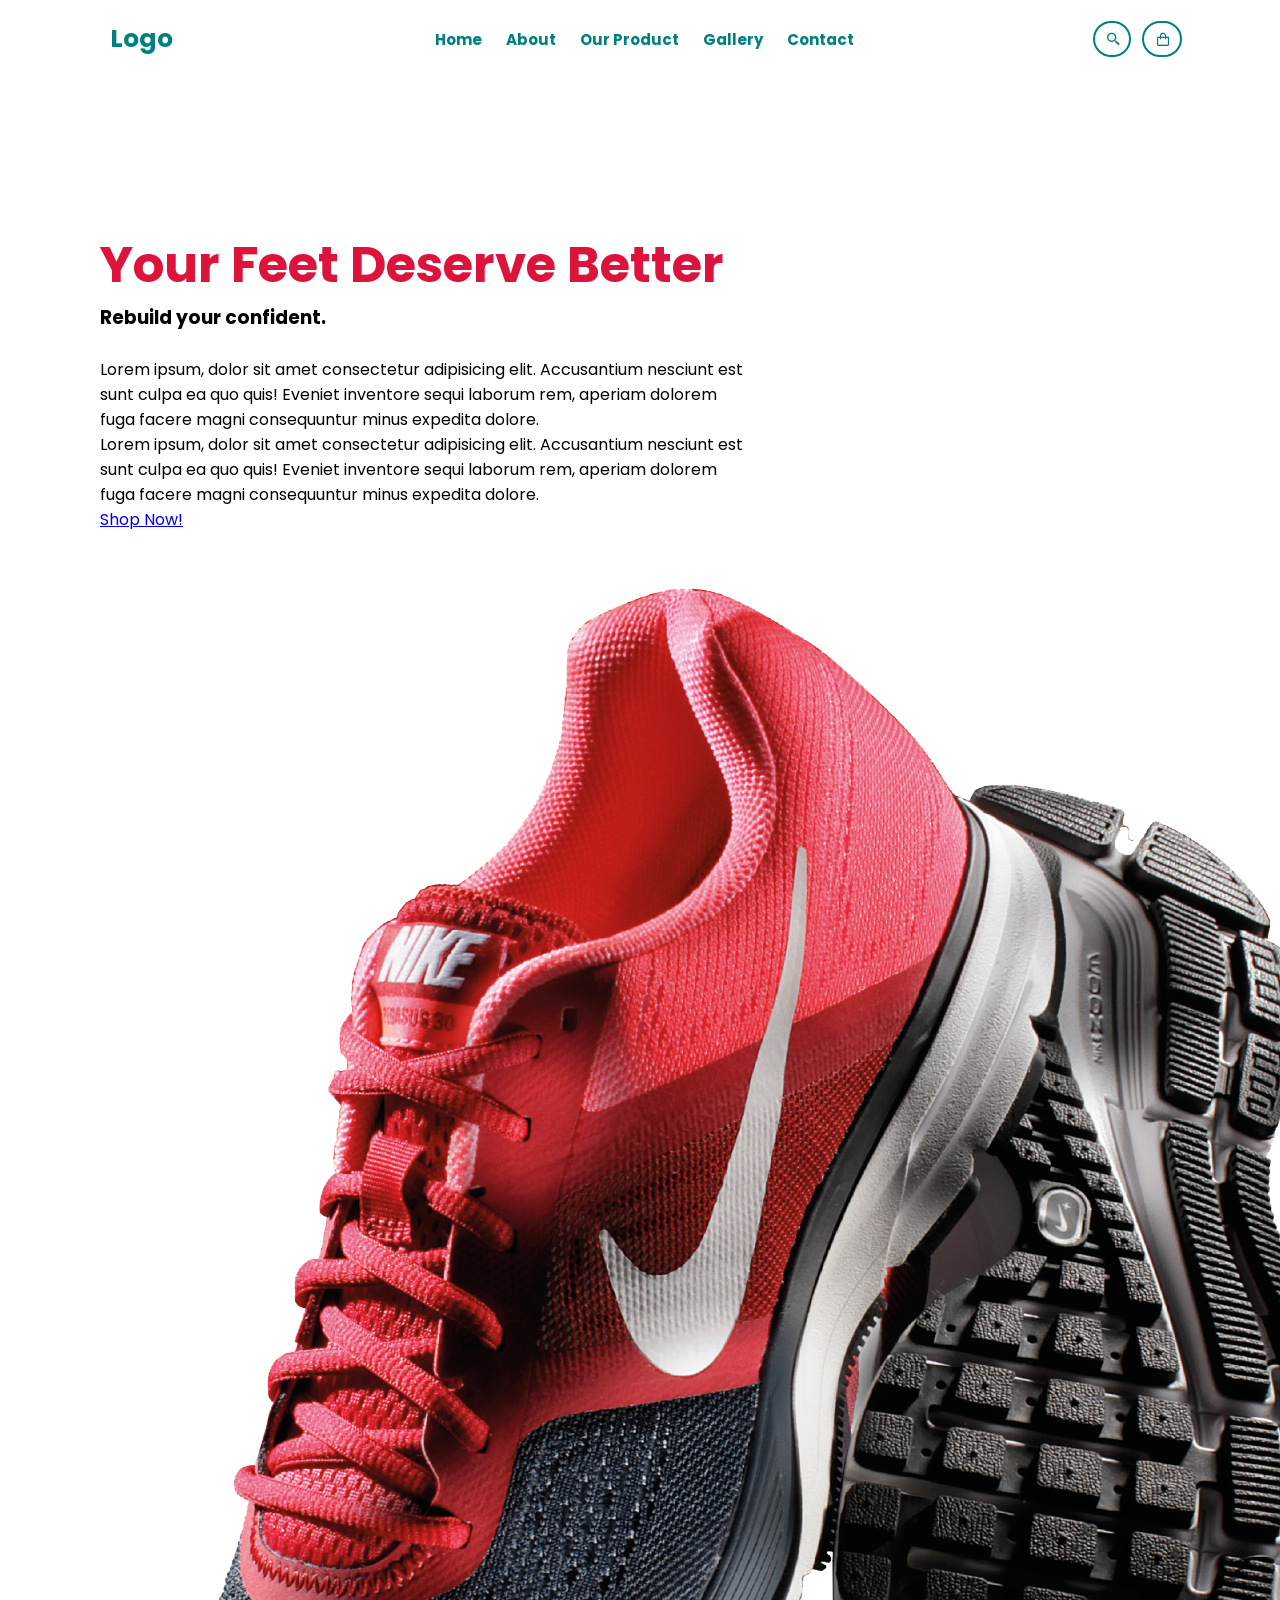
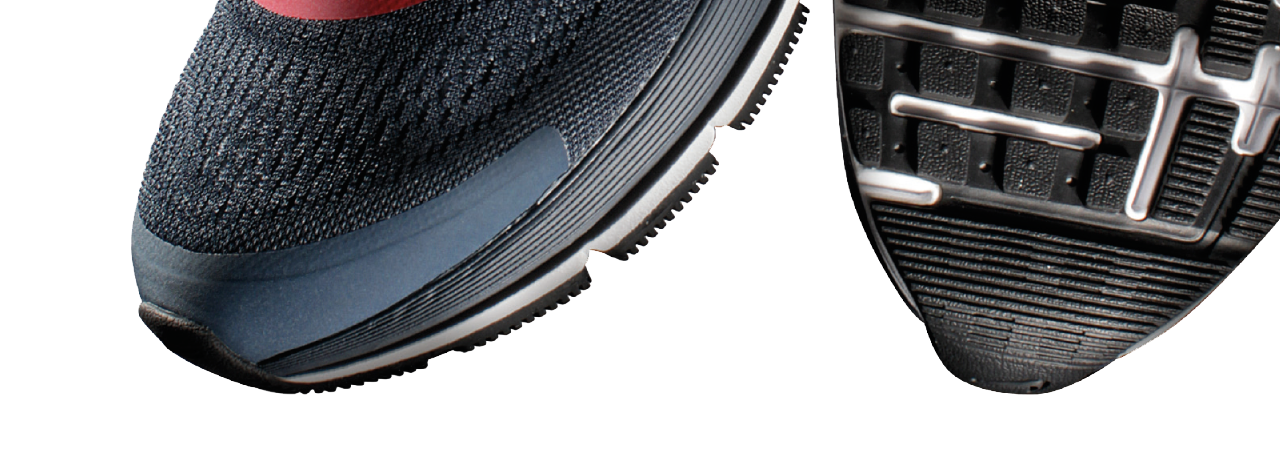
==== website_practice.html @ 1b9531df "rename" ====
<html lang="en">
<head>
    <meta charset="UTF-8">
    <meta name="viewport" content="width=device-width, initial-scale=1.0">
    <title>Website 3</title>
    <link rel="stylesheet" href="contoh_web3.css">
    <link href='https://unpkg.com/boxicons@2.1.4/css/boxicons.min.css' rel='stylesheet'>
</head>
<body>
    <div class="container">
        <div class="header">
            <div class="logo"><a href="">Logo</a></div>

            <nav class="navbar">
                <a href="#">Home</a>
                <a href="#">About</a>
                <a href="#">Our Product</a>
                <a href="#">Gallery</a>
                <a href="#">Contact</a>
            </nav>

            <div class="icon">
                <div class="search-box">
                    <input class="search-txt" type="text" name="" placeholder="Search here ...">
                    <a class="search-btn" href=""><i class='bx bx-search-alt-2'></i></a>
                </div>
    
                <div class="shop-box">
                    <input class="shop-txt" type="text" name="" placeholder="Find Here ...">
                    <a class="shop-btn" href=""><i class='bx bx-shopping-bag' ></i></a>
                </div>    
            </div>
        </div>
        <div class="middle">
                <div class="middleleft">
                    <h1>Your Feet Deserve Better</h1>
                    <h3>Rebuild your confident.</h3><br>
                    <p>Lorem ipsum, dolor sit amet consectetur adipisicing elit.
                        Accusantium nesciunt est sunt culpa ea quo quis! Eveniet
                        inventore sequi laborum rem, aperiam dolorem fuga facere
                        magni consequuntur minus expedita dolore.</p>
                    <p>Lorem ipsum, dolor sit amet consectetur adipisicing elit.
                        Accusantium nesciunt est sunt culpa ea quo quis! Eveniet
                        inventore sequi laborum rem, aperiam dolorem fuga facere
                        magni consequuntur minus expedita dolore.</p>    
                    <a class="button" href="#">Shop Now!</a> 
                </div>
            <img class="image" src="nike-shoes.png" alt="">
        </div>
    </div>
</body>
</html>
---- contoh_web3.css ----
@import url('https://fonts.googleapis.com/css2?family=Poppins:ital,wght@0,100;0,200;0,300;0,400;0,500;0,600;0,700;0,800;0,900&display=swap');
@import url('https://fonts.googleapis.com/css2?family=New+Amsterdam&display=swap');
@import url('https://fonts.googleapis.com/css2?family=New+Amsterdam&family=Rubik+Mono+One&display=swap');

* {
    margin: 0;
    box-sizing: border-box;
    font-family: "Poppins", sans-serif;
}

body {
    background-image: url(background_web.jpg);
    background-repeat: no-repeat;
    background-attachment: fixed;
    background-size: cover;
    margin: 0;
    overflow: hidden;
}

.header {
    display: flex;
    justify-content: space-between;
    padding: 20px 100px;
    background-color: white;
    align-items: center;
}

.header a {
    text-decoration: none;
    color: teal;
}

.logo a {
    font-size: 25px;
    font-weight: bold;
    margin-left: 10px;
}

.navbar a {
    padding-left: 20px;
    font-weight: bold;
    font-size: 15px;
}

.navbar a:hover {
    color: crimson;
}

.icon{
    display: flex;
}

.search-box {
    outline: teal solid 2px;
    border-radius: 20px;
    height: 32px;
    padding: 3px;
    display: flex;
    align-items: center;
}

.search-box:hover .search-txt {
    width: 200px;
    padding: 0 1px;
}

.search-btn {
    height: 40px;
    display: flex;
    justify-content: center;
    align-items: center;
    border-radius: 50%;
    padding: 0 4px;
}

.search-btn i {
    color: teal;
}

.search-txt {
    border: none;
    background: none;
    outline: none;
    color: teal;
    transition: 0.4s;
    width: 0px;
}

.shop-box{
    outline: teal solid 2px;
    border-radius: 20px;
    height: 32px;
    padding: 0 3px;
    display: flex;
    align-items: center;
    margin-left: 15px;
}

.shop-box:hover .shop-txt {
    width: 200px;
    padding: 0 1px;
}

.shop-btn {
    height: 40px;
    display: flex;
    justify-content: center;
    align-items: center;
    border-radius: 50%;
    padding: 0 4px;
}

.shop-btn i {
    color: teal;
    margin-right: 2px;
}

.shop-txt {
    border: none;
    background: none;
    outline: none;
    color: teal;
    transition: 0.4s;
    width: 0px;
}

.middleleft {
    max-width: 650px;
    float: left;
    margin-top: 150px;
    margin-left: 100px;
}

.middleleft h1 {
    font-size: 50px;
    color: crimson;
}

.middleleft p {
    color: black;
}

.middleright img {
    max-width: 450px;
    margin-right: 100px;
    float: right;
    align-items: center;
    transform: rotate(30deg);
}
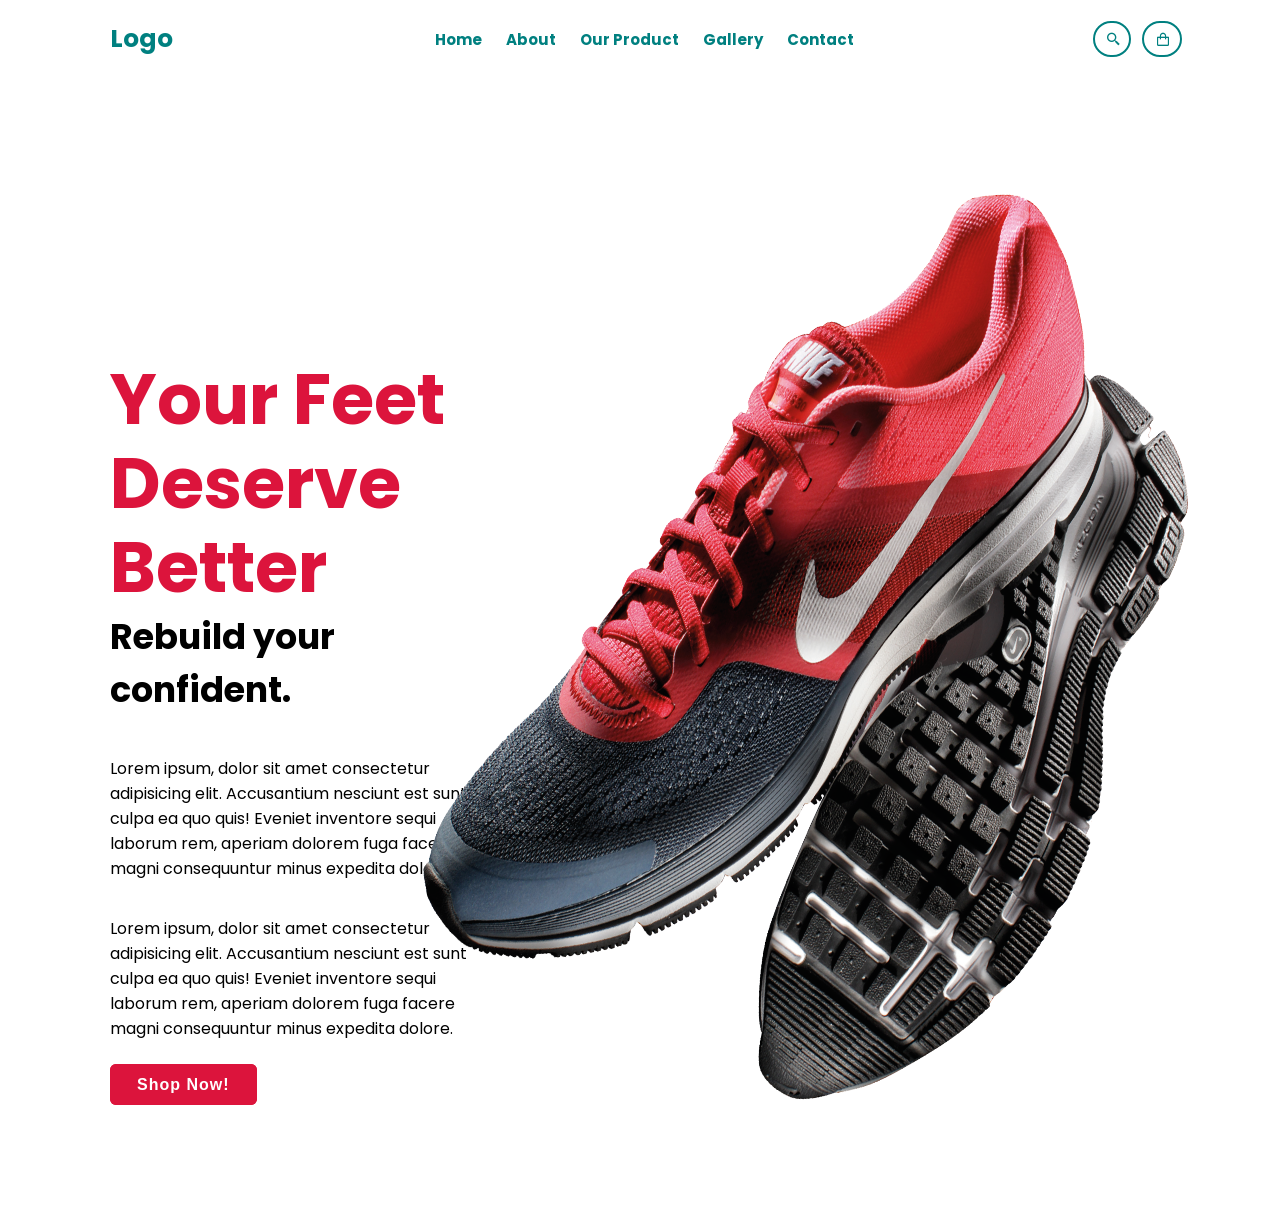
==== commit e1cc9f43: "revison" ====
--- a/website_practice.html
+++ b/website_practice.html
@@ -3,7 +3,7 @@
     <meta charset="UTF-8">
     <meta name="viewport" content="width=device-width, initial-scale=1.0">
     <title>Website 3</title>
-    <link rel="stylesheet" href="contoh_web3.css">
+    <link rel="stylesheet" href="css_practice.css">
     <link href='https://unpkg.com/boxicons@2.1.4/css/boxicons.min.css' rel='stylesheet'>
 </head>
 <body>
@@ -27,7 +27,7 @@
     
                 <div class="shop-box">
                     <input class="shop-txt" type="text" name="" placeholder="Find Here ...">
-                    <a class="shop-btn" href=""><i class='bx bx-shopping-bag' ></i></a>
+                    <a class="shop-btn" href=""><i class='bx bx-shopping-bag'></i></a>
                 </div>    
             </div>
         </div>
--- a/css_practice.css
+++ b/css_practice.css
@@ -0,0 +1,177 @@
+@import url('https://fonts.googleapis.com/css2?family=Poppins:ital,wght@0,100;0,200;0,300;0,400;0,500;0,600;0,700;0,800;0,900&display=swap');
+@import url('https://fonts.googleapis.com/css2?family=New+Amsterdam&display=swap');
+@import url('https://fonts.googleapis.com/css2?family=New+Amsterdam&family=Rubik+Mono+One&display=swap');
+
+* {
+    margin: 0;
+    box-sizing: border-box;
+    font-family: "Poppins", sans-serif;
+}
+
+body {
+    background-image: url(background_web.jpg);
+    background-repeat: no-repeat;
+    background-attachment: fixed;
+    background-size: cover;
+    margin: 0;
+    overflow: hidden;
+}
+
+.header {
+    display: flex;
+    justify-content: space-between;
+    padding: 20px 100px;
+    background-color: white;
+    align-items: center;
+}
+
+.header a {
+    text-decoration: none;
+    color: teal;
+}
+
+.logo a {
+    font-size: 25px;
+    font-weight: bold;
+    margin-left: 10px;
+}
+
+.navbar a {
+    padding-left: 20px;
+    font-weight: bold;
+    font-size: 15px;
+    transition: .4s;
+}
+
+.navbar a:hover {
+    color: crimson;
+}
+
+.icon{
+    display: flex;
+}
+
+.search-box {
+    outline: teal solid 2px;
+    border-radius: 20px;
+    height: 32px;
+    padding: 3px;
+    display: flex;
+    align-items: center;
+}
+
+.search-box:hover .search-txt {
+    width: 200px;
+    padding: 0 1px;
+}
+
+.search-btn {
+    height: 40px;
+    display: flex;
+    justify-content: center;
+    align-items: center;
+    border-radius: 50%;
+    padding: 0 4px;
+}
+
+.search-btn i {
+    color: teal;
+}
+
+.search-txt {
+    border: none;
+    background: none;
+    outline: none;
+    color: teal;
+    transition: 0.4s;
+    width: 0px;
+}
+
+.shop-box{
+    outline: teal solid 2px;
+    border-radius: 20px;
+    height: 32px;
+    padding: 0 3px;
+    display: flex;
+    align-items: center;
+    margin-left: 15px;
+}
+
+.shop-box:hover .shop-txt {
+    width: 200px;
+    padding: 0 1px;
+}
+
+.shop-btn {
+    height: 40px;
+    display: flex;
+    justify-content: center;
+    align-items: center;
+    border-radius: 50%;
+    padding: 0 4px;
+}
+
+.shop-btn i {
+    color: teal;
+    margin-right: 2px;
+}
+
+.shop-txt {
+    border: none;
+    background: none;
+    outline: none;
+    color: teal;
+    transition: 0.4s;
+    width: 0px;
+}
+
+.middle{
+    display: flex;
+    justify-content: space-between;
+}
+
+.middleleft{
+    margin-top: 250px;
+    margin-left: 80px;
+    padding: 30px;
+    max-width: 1000px;
+}
+
+.middleleft h1{
+    line-height: 1.2;
+    font-size: 70px;
+    color: crimson;
+}
+
+.middleleft h3{
+    font-size: 35px;
+}
+
+.middleleft p{
+    margin: 15px 0 35px;
+}
+
+.image{
+    margin-top: 50px;
+    margin-right: 80px;
+    max-width: 700px;
+    width: 100%;
+    transform: rotate(25deg);
+}
+
+.button{
+    background-color: crimson;
+    border: 2px solid crimson;
+    padding: 10px 25px;
+    border-radius: 6px;
+    text-decoration: none;
+    color: white;
+    letter-spacing: 1px;
+    font-weight: 600;
+    transition: .5s;
+}
+
+.button:hover{
+    background: transparent;
+    color: crimson;
+}
